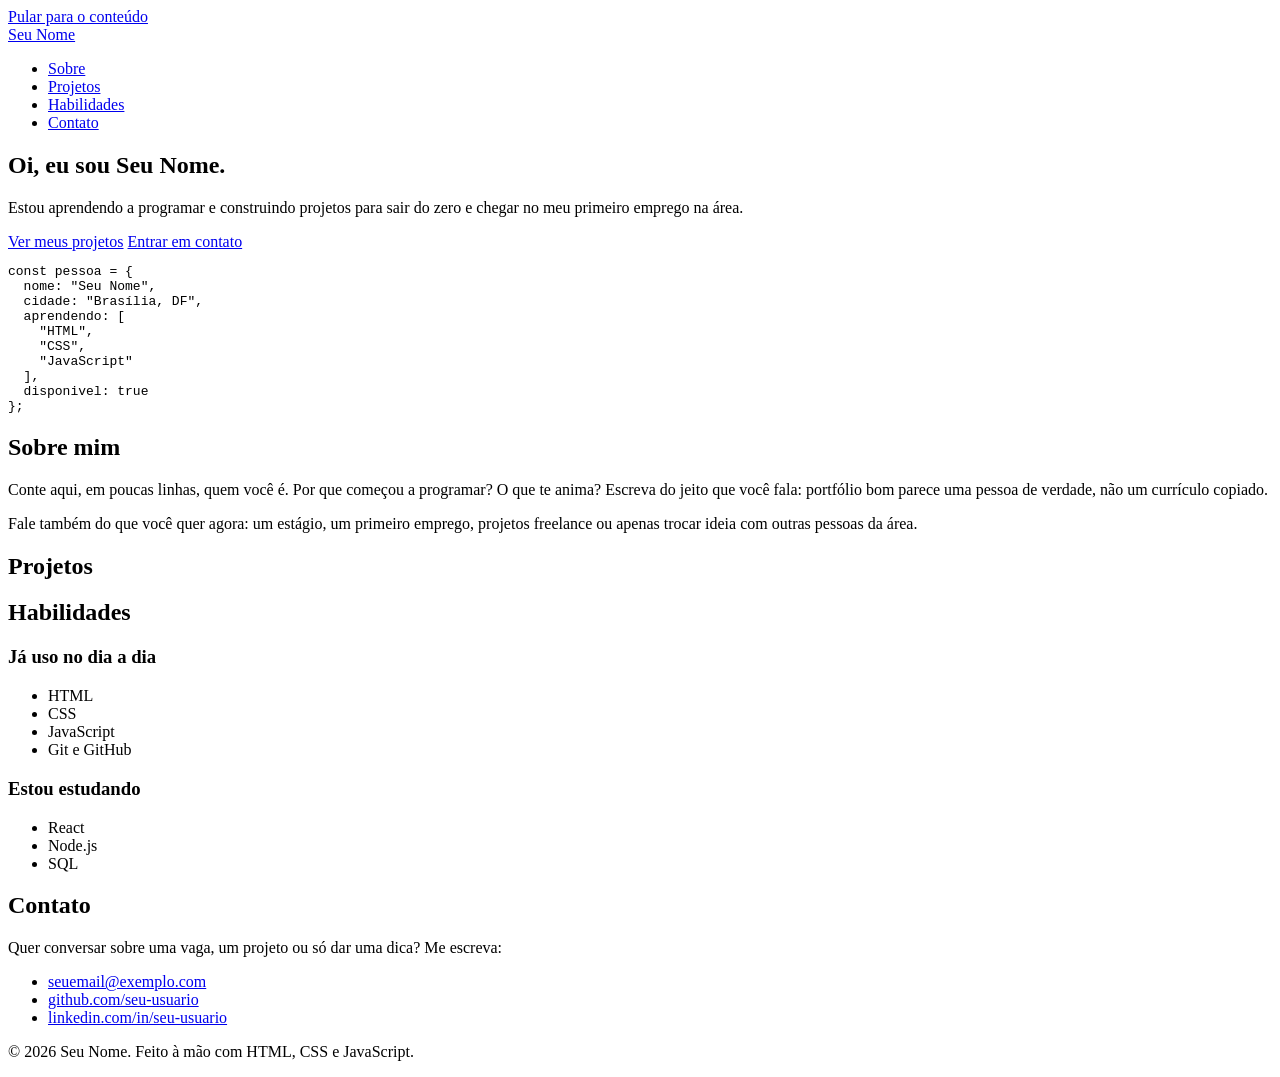
==== index.html @ 9711cd3d "Rename vitoria.html to index.html" ====
<!DOCTYPE html>
<html lang="pt-BR">
<head>
  <meta charset="UTF-8">
  <meta name="viewport" content="width=device-width, initial-scale=1.0">

  <!-- TROQUE: o título aparece na aba do navegador e no Google -->
  <title>Seu Nome | Portfólio de programação</title>
  <meta name="description" content="Portfólio de Seu Nome, estudante de programação. Projetos em HTML, CSS e JavaScript.">

  <!-- Fontes do Google (precisa de internet para carregar) -->
  <link rel="preconnect" href="https://fonts.googleapis.com">
  <link rel="preconnect" href="https://fonts.gstatic.com" crossorigin>
  <link href="https://fonts.googleapis.com/css2?family=Bricolage+Grotesque:wght@500;700;800&family=DM+Sans:wght@400;500;700&display=swap" rel="stylesheet">

  <link rel="stylesheet" href="style.css">
</head>
<body>
  <a class="pular" href="#conteudo">Pular para o conteúdo</a>

  <header class="topo">
    <div class="container topo__interno">
      <a class="topo__logo" href="#inicio">Seu Nome</a>
      <nav aria-label="Principal">
        <ul class="menu">
          <li><a href="#sobre">Sobre</a></li>
          <li><a href="#projetos">Projetos</a></li>
          <li><a href="#habilidades">Habilidades</a></li>
          <li><a href="#contato">Contato</a></li>
        </ul>
      </nav>
    </div>
  </header>

  <main id="conteudo">

    <!-- ========== INÍCIO ========== -->
    <section class="hero container" id="inicio">
      <div class="hero__texto">
        <h1>Oi, eu sou <span class="hero__nome">Seu Nome</span>.</h1>
        <p class="hero__descricao">
          Estou aprendendo a programar e construindo projetos para sair do zero
          e chegar no meu primeiro emprego na área.
        </p>
        <div class="hero__acoes">
          <a class="botao" href="#projetos">Ver meus projetos</a>
          <a class="botao botao--vazio" href="#contato">Entrar em contato</a>
        </div>
      </div>

      <!-- Um "cartão de código" só para dar personalidade. Edite os valores! -->
      <pre class="codigo" aria-label="Resumo em código: nome, cidade, tecnologias e disponibilidade"><code><span class="c-pal">const</span> pessoa = {
  <span class="c-chave">nome</span>: <span class="c-txt">"Seu Nome"</span>,
  <span class="c-chave">cidade</span>: <span class="c-txt">"Brasília, DF"</span>,
  <span class="c-chave">aprendendo</span>: [
    <span class="c-txt">"HTML"</span>,
    <span class="c-txt">"CSS"</span>,
    <span class="c-txt">"JavaScript"</span>
  ],
  <span class="c-chave">disponivel</span>: <span class="c-pal">true</span>
};<span class="cursor" aria-hidden="true"></span></code></pre>
    </section>

    <!-- ========== SOBRE ========== -->
    <section class="secao container" id="sobre">
      <h2 class="secao__titulo">Sobre mim</h2>
      <div class="secao__corpo texto">
        <p>
          Conte aqui, em poucas linhas, quem você é. Por que começou a programar?
          O que te anima? Escreva do jeito que você fala: portfólio bom parece
          uma pessoa de verdade, não um currículo copiado.
        </p>
        <p>
          Fale também do que você quer agora: um estágio, um primeiro emprego,
          projetos freelance ou apenas trocar ideia com outras pessoas da área.
        </p>
      </div>
    </section>

    <!-- ========== PROJETOS ========== -->
    <section class="secao container" id="projetos">
      <h2 class="secao__titulo">Projetos</h2>
      <div class="secao__corpo">
        <!-- Esta lista é montada pelo script.js. Para adicionar projetos, edite o arquivo script.js -->
        <ul class="projetos" id="lista-projetos"></ul>
      </div>
    </section>

    <!-- ========== HABILIDADES ========== -->
    <section class="secao container" id="habilidades">
      <h2 class="secao__titulo">Habilidades</h2>
      <div class="secao__corpo">
        <div class="grupo">
          <h3>Já uso no dia a dia</h3>
          <ul class="tags">
            <li>HTML</li>
            <li>CSS</li>
            <li>JavaScript</li>
            <li>Git e GitHub</li>
          </ul>
        </div>
        <div class="grupo">
          <h3>Estou estudando</h3>
          <ul class="tags">
            <li>React</li>
            <li>Node.js</li>
            <li>SQL</li>
          </ul>
        </div>
      </div>
    </section>

    <!-- ========== CONTATO ========== -->
    <section class="secao container" id="contato">
      <h2 class="secao__titulo">Contato</h2>
      <div class="secao__corpo texto">
        <p>Quer conversar sobre uma vaga, um projeto ou só dar uma dica? Me escreva:</p>
        <ul class="contatos">
          <!-- TROQUE os três links abaixo pelos seus -->
          <li><a href="mailto:seuemail@exemplo.com">seuemail@exemplo.com</a></li>
          <li><a href="https://github.com/seu-usuario" target="_blank" rel="noopener">github.com/seu-usuario</a></li>
          <li><a href="https://linkedin.com/in/seu-usuario" target="_blank" rel="noopener">linkedin.com/in/seu-usuario</a></li>
        </ul>
      </div>
    </section>

  </main>

  <footer class="rodape">
    <div class="container">
      <p>© <span id="ano">2026</span> Seu Nome. Feito à mão com HTML, CSS e JavaScript.</p>
    </div>
  </footer>

  <script src="script.js"></script>
</body>
</html>
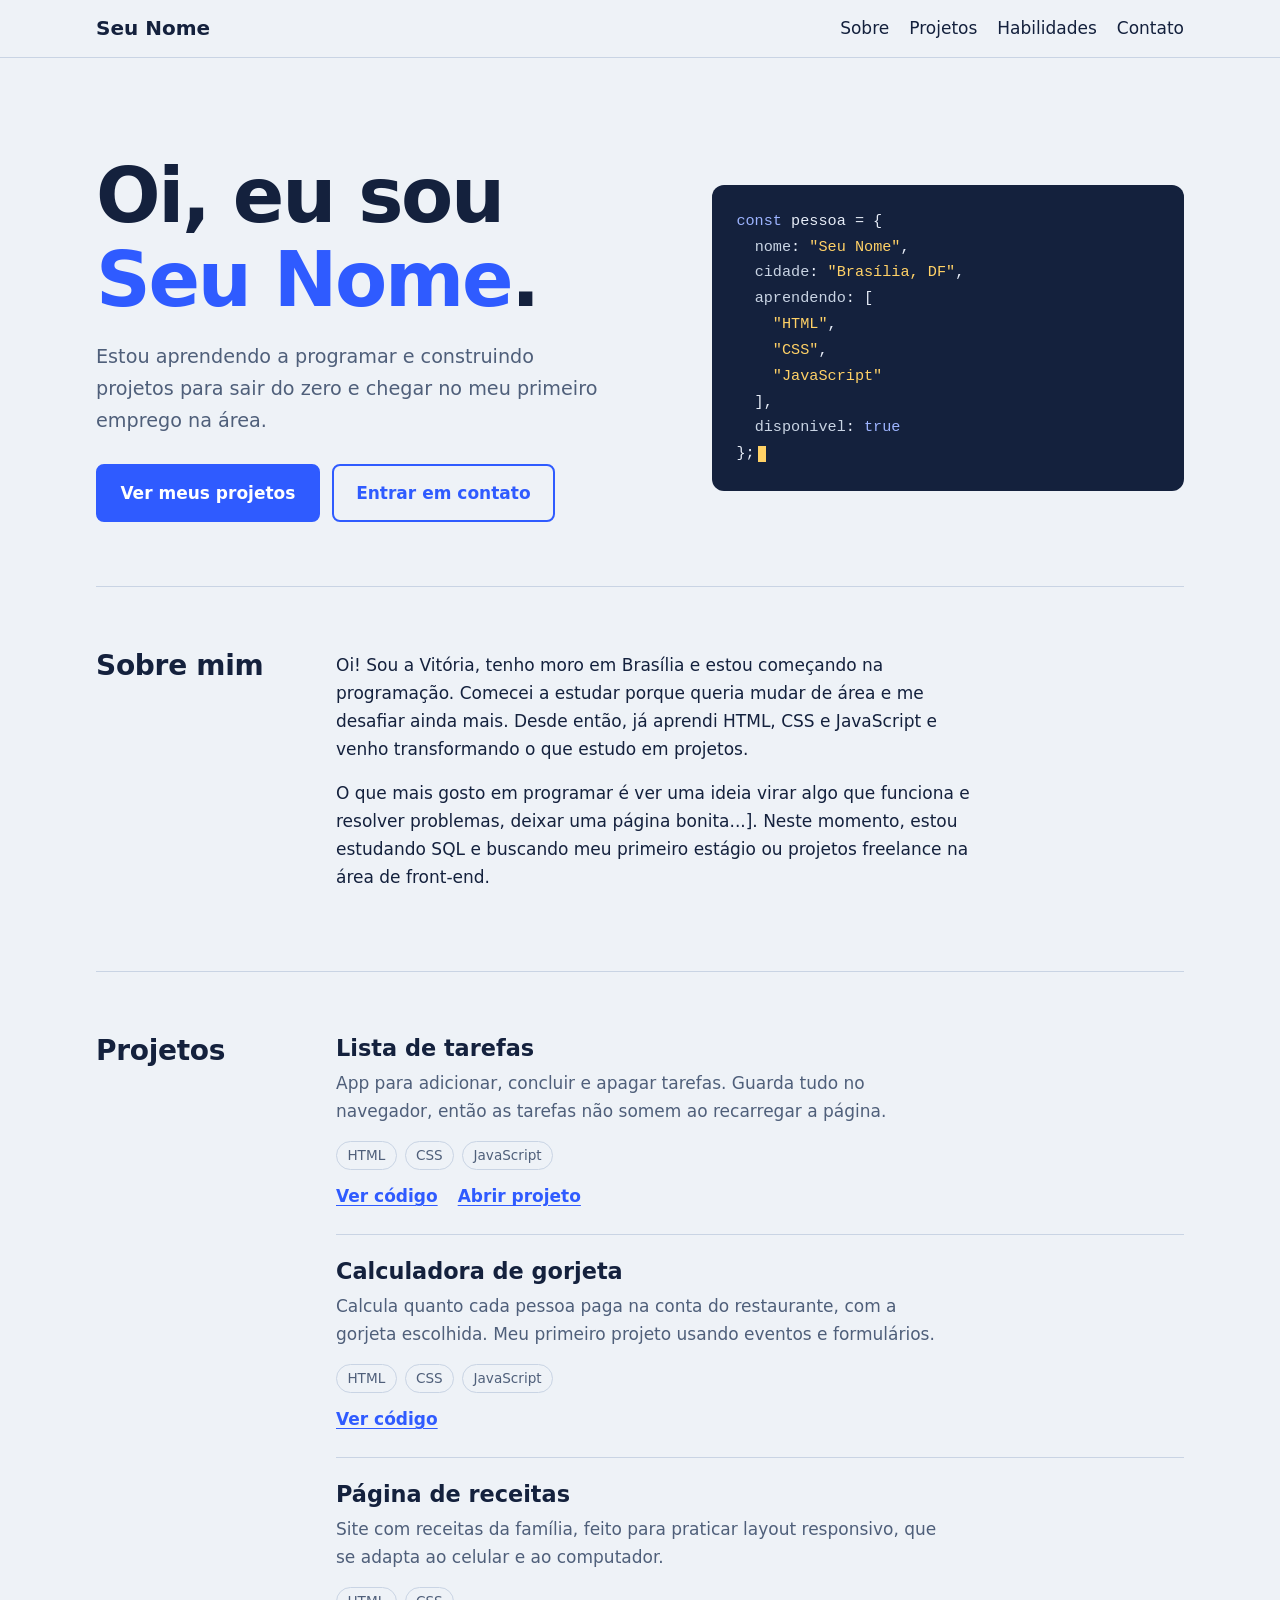
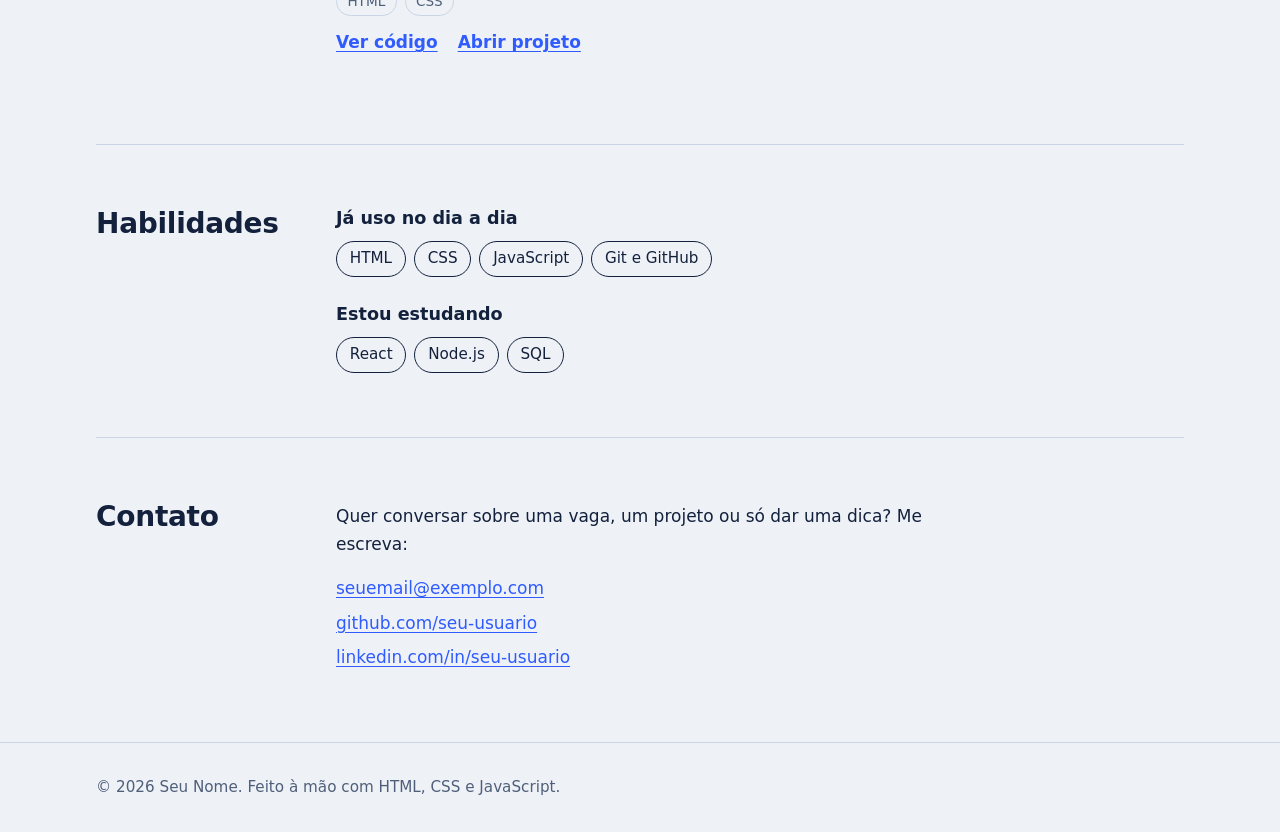
==== commit 64e7bad5: "Update index.html" ====
--- a/index.html
+++ b/index.html
@@ -5,7 +5,7 @@
   <meta name="viewport" content="width=device-width, initial-scale=1.0">
 
   <!-- TROQUE: o título aparece na aba do navegador e no Google -->
-  <title>Seu Nome | Portfólio de programação</title>
+  <title>Vitória Gomes | Portfólio de programação</title>
   <meta name="description" content="Portfólio de Seu Nome, estudante de programação. Projetos em HTML, CSS e JavaScript.">
 
   <!-- Fontes do Google (precisa de internet para carregar) -->
@@ -66,13 +66,13 @@
       <h2 class="secao__titulo">Sobre mim</h2>
       <div class="secao__corpo texto">
         <p>
-          Conte aqui, em poucas linhas, quem você é. Por que começou a programar?
-          O que te anima? Escreva do jeito que você fala: portfólio bom parece
-          uma pessoa de verdade, não um currículo copiado.
+         Oi! Sou a Vitória, tenho moro em Brasília e estou começando na programação.
+  Comecei a estudar porque queria mudar de área e me desafiar ainda mais. Desde então, já aprendi HTML, CSS e JavaScript
+  e venho transformando o que estudo em projetos.
         </p>
         <p>
-          Fale também do que você quer agora: um estágio, um primeiro emprego,
-          projetos freelance ou apenas trocar ideia com outras pessoas da área.
+        O que mais gosto em programar é ver uma ideia virar algo que funciona e resolver problemas, deixar uma página bonita...]. Neste momento, estou
+  estudando SQL e buscando meu primeiro estágio ou projetos freelance na área de front-end.
         </p>
       </div>
     </section>
--- a/style.css
+++ b/style.css
@@ -0,0 +1,157 @@
+/* ==========================================================
+   ESTILO DO PORTFÓLIO
+   Dica: as cores e fontes ficam no bloco :root logo abaixo.
+   Mude ali e o site inteiro muda junto.
+   ========================================================== */
+
+:root {
+  --fundo: #eef2f7;        /* fundo da página */
+  --tinta: #14213d;        /* texto principal e cartão de código */
+  --suave: #4f5f7a;        /* texto secundário */
+  --linha: #c9d4e4;        /* linhas divisórias */
+  --azul: #2f5bff;         /* cor de destaque (links e botões) */
+  --azul-escuro: #1b3fd1;  /* azul ao passar o mouse */
+  --amarelo: #ffd166;      /* textos dentro do cartão de código */
+
+  --fonte-titulo: "Bricolage Grotesque", "Segoe UI", system-ui, sans-serif;
+  --fonte-texto: "DM Sans", "Segoe UI", system-ui, sans-serif;
+  --fonte-codigo: ui-monospace, "Cascadia Code", Consolas, monospace;
+}
+
+/* ---------- Base ---------- */
+*, *::before, *::after { box-sizing: border-box; }
+
+html { scroll-behavior: smooth; scroll-padding-top: 5rem; }
+
+body {
+  margin: 0;
+  background: var(--fundo);
+  color: var(--tinta);
+  font-family: var(--fonte-texto);
+  font-size: 1.0625rem;
+  line-height: 1.65;
+}
+
+h1, h2, h3 { font-family: var(--fonte-titulo); line-height: 1.1; margin: 0; }
+p { margin: 0 0 1rem; }
+ul { list-style: none; margin: 0; padding: 0; }
+
+a { color: var(--azul); text-underline-offset: 0.2em; }
+a:hover { color: var(--azul-escuro); }
+
+/* Foco visível para quem navega pelo teclado */
+:focus-visible { outline: 3px solid var(--azul); outline-offset: 3px; border-radius: 2px; }
+
+.container { width: min(100% - 2.5rem, 68rem); margin-inline: auto; }
+
+.pular {
+  position: absolute; left: 1rem; top: -4rem;
+  background: var(--tinta); color: #fff; padding: 0.5rem 1rem; z-index: 20;
+}
+.pular:focus { top: 1rem; }
+
+/* ---------- Topo ---------- */
+.topo {
+  position: sticky; top: 0; z-index: 10;
+  background: rgba(238, 242, 247, 0.92);
+  backdrop-filter: blur(8px);
+  border-bottom: 1px solid var(--linha);
+}
+.topo__interno {
+  display: flex; align-items: center; justify-content: space-between;
+  gap: 1rem; flex-wrap: wrap; padding-block: 0.75rem;
+}
+.topo__logo {
+  font-family: var(--fonte-titulo); font-weight: 800; font-size: 1.25rem;
+  color: var(--tinta); text-decoration: none;
+}
+.menu { display: flex; gap: 1.25rem; flex-wrap: wrap; }
+.menu a { color: var(--tinta); text-decoration: none; font-weight: 500; }
+.menu a:hover { color: var(--azul); text-decoration: underline; }
+
+/* ---------- Início ---------- */
+.hero {
+  display: grid; gap: 2.5rem; align-items: center;
+  padding-block: 4rem 3rem;
+}
+.hero h1 {
+  font-size: clamp(2.6rem, 8vw, 4.75rem);
+  font-weight: 800; letter-spacing: -0.03em;
+}
+.hero__nome { color: var(--azul); }
+.hero__descricao { font-size: 1.2rem; color: var(--suave); max-width: 32rem; margin-top: 1.25rem; }
+.hero__acoes { display: flex; gap: 0.75rem; flex-wrap: wrap; margin-top: 1.75rem; }
+
+.botao {
+  display: inline-block; padding: 0.8rem 1.4rem; border-radius: 0.5rem;
+  background: var(--azul); color: #fff; font-weight: 700; text-decoration: none;
+  border: 2px solid var(--azul); transition: background 0.15s, color 0.15s;
+}
+.botao:hover { background: var(--azul-escuro); border-color: var(--azul-escuro); color: #fff; }
+.botao--vazio { background: transparent; color: var(--azul); }
+.botao--vazio:hover { background: var(--azul); color: #fff; }
+
+/* Cartão de código */
+.codigo {
+  margin: 0; padding: 1.5rem; border-radius: 0.75rem;
+  background: var(--tinta); color: #e6ecf7;
+  font-family: var(--fonte-codigo); font-size: 0.95rem; line-height: 1.7;
+  overflow-x: auto;
+}
+.c-pal { color: #9db4ff; }
+.c-chave { color: #c9d4e4; }
+.c-txt { color: var(--amarelo); }
+.cursor {
+  display: inline-block; width: 0.55em; height: 1.1em; margin-left: 0.2em;
+  vertical-align: text-bottom; background: var(--amarelo);
+  animation: piscar 1.1s steps(1) infinite;
+}
+@keyframes piscar { 50% { opacity: 0; } }
+
+/* ---------- Seções ---------- */
+.secao {
+  display: grid; gap: 1.5rem;
+  padding-block: 3rem; border-top: 1px solid var(--linha);
+}
+.secao__titulo { font-size: 1.75rem; letter-spacing: -0.01em; }
+.texto { max-width: 40rem; }
+
+/* Projetos: lista com divisórias, sem cartões */
+.projeto { padding-block: 1.5rem; border-bottom: 1px solid var(--linha); }
+.projeto:first-child { padding-top: 0; }
+.projeto:last-child { border-bottom: 0; }
+.projeto h3 { font-size: 1.4rem; margin-bottom: 0.5rem; }
+.projeto p { max-width: 38rem; color: var(--suave); }
+.projeto__links { display: flex; gap: 1.25rem; margin: 0.75rem 0 0; font-weight: 700; }
+
+/* Tags */
+.tags { display: flex; flex-wrap: wrap; gap: 0.5rem; }
+.tags li {
+  padding: 0.3rem 0.8rem; border: 1.5px solid var(--tinta);
+  border-radius: 999px; font-weight: 500; font-size: 0.95rem;
+}
+.tags--pequenas { margin: 0.25rem 0 0; }
+.tags--pequenas li { border-color: var(--linha); font-size: 0.85rem; padding: 0.15rem 0.65rem; color: var(--suave); }
+
+/* Habilidades */
+.grupo + .grupo { margin-top: 1.75rem; }
+.grupo h3 { font-size: 1.1rem; margin-bottom: 0.75rem; }
+
+/* Contato */
+.contatos li { margin-bottom: 0.4rem; font-weight: 500; }
+
+/* ---------- Rodapé ---------- */
+.rodape { border-top: 1px solid var(--linha); padding-block: 2rem; color: var(--suave); font-size: 0.95rem; }
+.rodape p { margin: 0; }
+
+/* ---------- Telas maiores ---------- */
+@media (min-width: 52rem) {
+  .hero { grid-template-columns: 1.1fr 0.9fr; padding-block: 6rem 4rem; }
+  .secao { grid-template-columns: 12rem 1fr; gap: 3rem; padding-block: 4rem; }
+}
+
+/* Respeita quem prefere menos animação */
+@media (prefers-reduced-motion: reduce) {
+  html { scroll-behavior: auto; }
+  .cursor { animation: none; }
+}
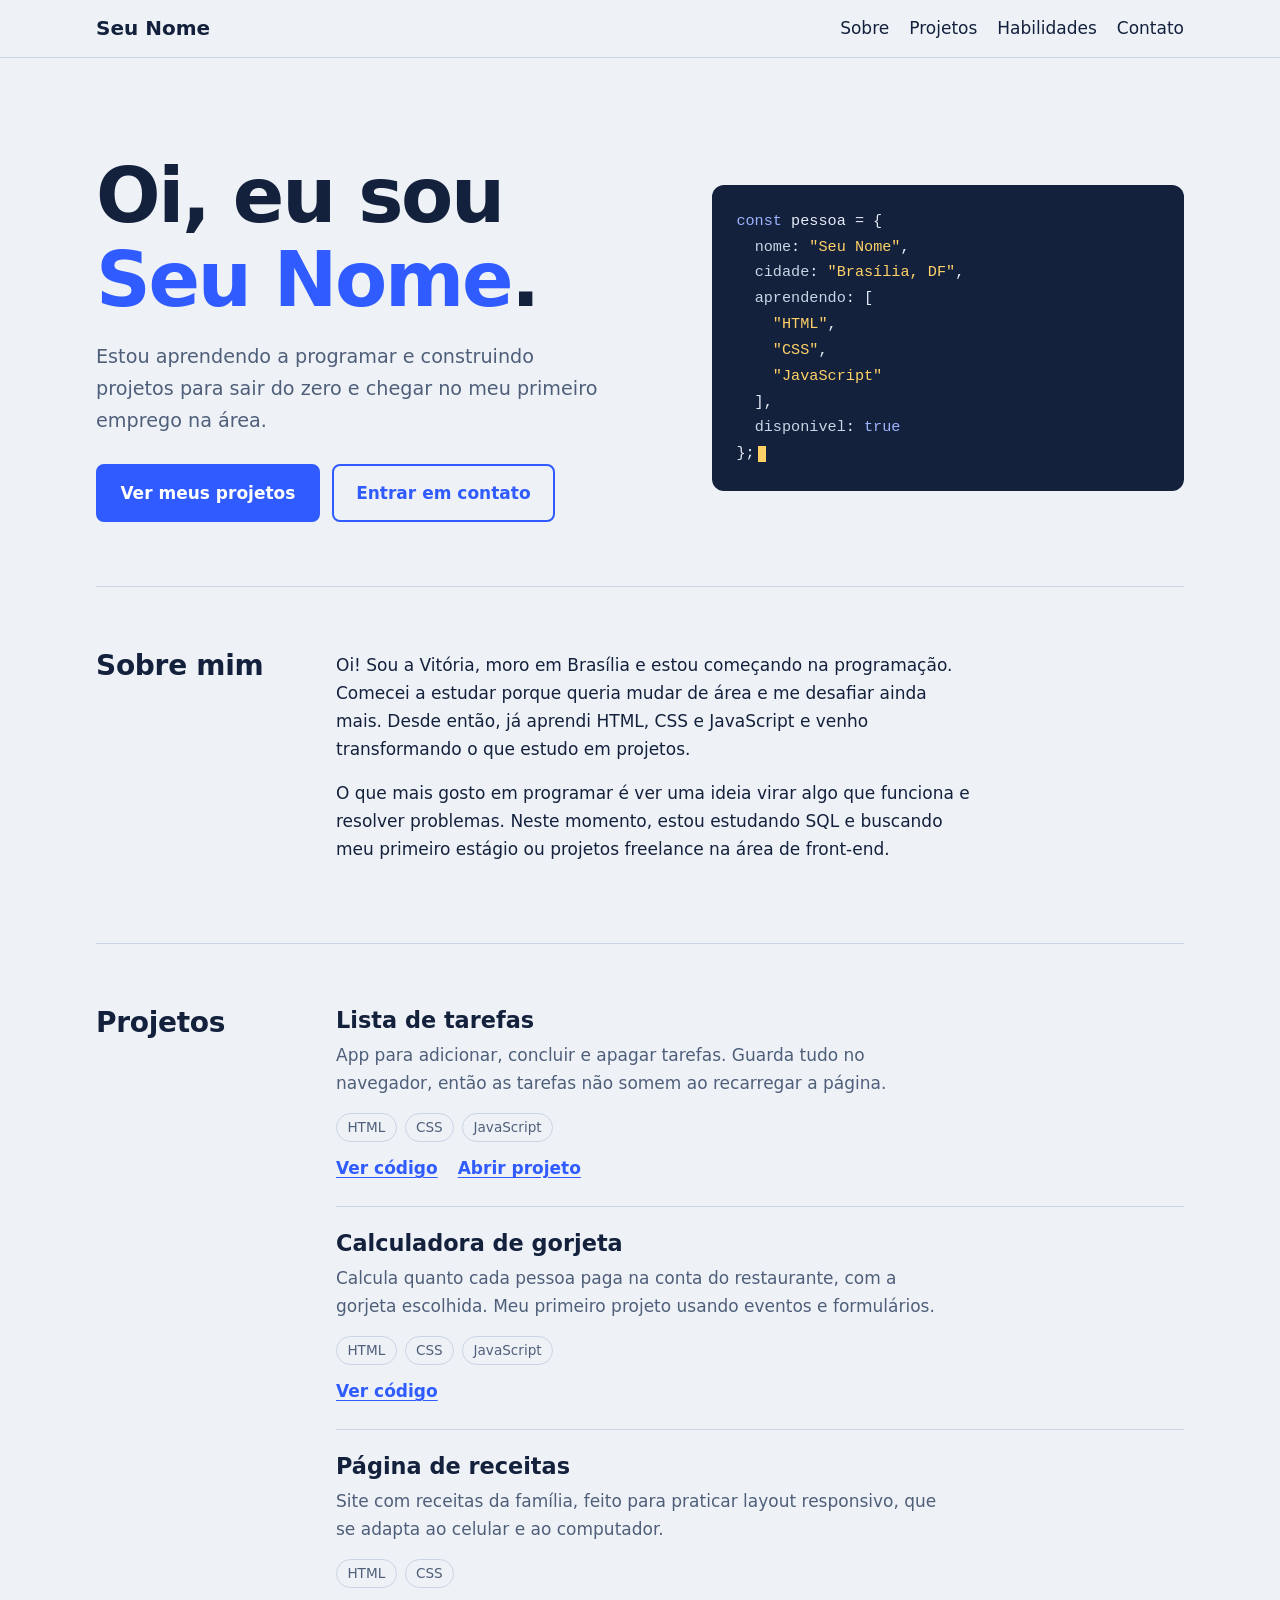
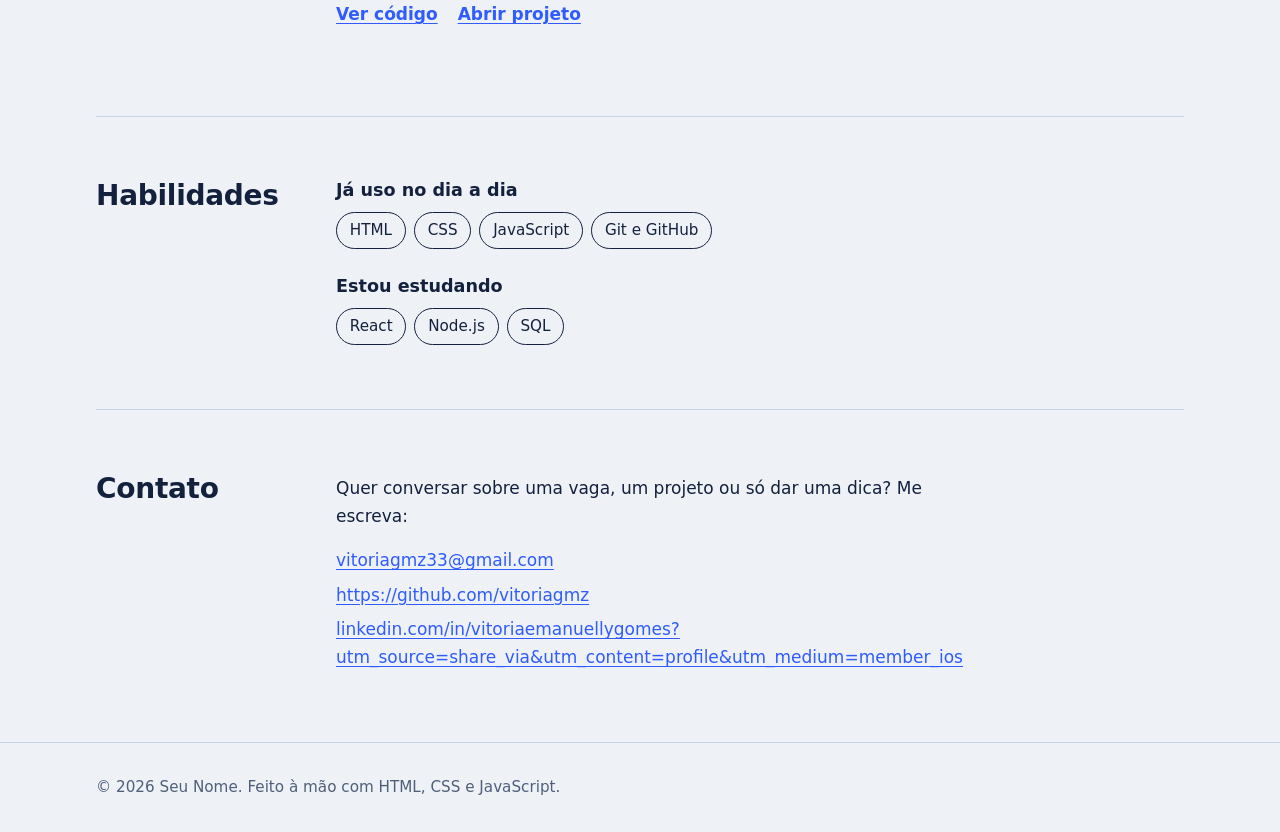
==== commit c498e26b: "Update index.html" ====
--- a/index.html
+++ b/index.html
@@ -66,13 +66,12 @@
       <h2 class="secao__titulo">Sobre mim</h2>
       <div class="secao__corpo texto">
         <p>
-         Oi! Sou a Vitória, tenho moro em Brasília e estou começando na programação.
+         Oi! Sou a Vitória, moro em Brasília e estou começando na programação.
   Comecei a estudar porque queria mudar de área e me desafiar ainda mais. Desde então, já aprendi HTML, CSS e JavaScript
   e venho transformando o que estudo em projetos.
         </p>
         <p>
-        O que mais gosto em programar é ver uma ideia virar algo que funciona e resolver problemas, deixar uma página bonita...]. Neste momento, estou
-  estudando SQL e buscando meu primeiro estágio ou projetos freelance na área de front-end.
+        O que mais gosto em programar é ver uma ideia virar algo que funciona e resolver problemas. Neste momento, estou estudando SQL e buscando meu primeiro estágio ou projetos freelance na área de front-end.
         </p>
       </div>
     </section>
@@ -117,9 +116,9 @@
         <p>Quer conversar sobre uma vaga, um projeto ou só dar uma dica? Me escreva:</p>
         <ul class="contatos">
           <!-- TROQUE os três links abaixo pelos seus -->
-          <li><a href="mailto:seuemail@exemplo.com">seuemail@exemplo.com</a></li>
-          <li><a href="https://github.com/seu-usuario" target="_blank" rel="noopener">github.com/seu-usuario</a></li>
-          <li><a href="https://linkedin.com/in/seu-usuario" target="_blank" rel="noopener">linkedin.com/in/seu-usuario</a></li>
+          <li><a href="mailto:seuemail@exemplo.com">vitoriagmz33@gmail.com</a></li>
+          <li><a href="https://github.com/seu-usuario" target="_blank" rel="noopener">https://github.com/vitoriagmz</a></li>
+          <li><a href="https://linkedin.com/in/seu-usuario" target="_blank" rel="noopener">linkedin.com/in/vitoriaemanuellygomes?utm_source=share_via&utm_content=profile&utm_medium=member_ios</a></li>
         </ul>
       </div>
     </section>
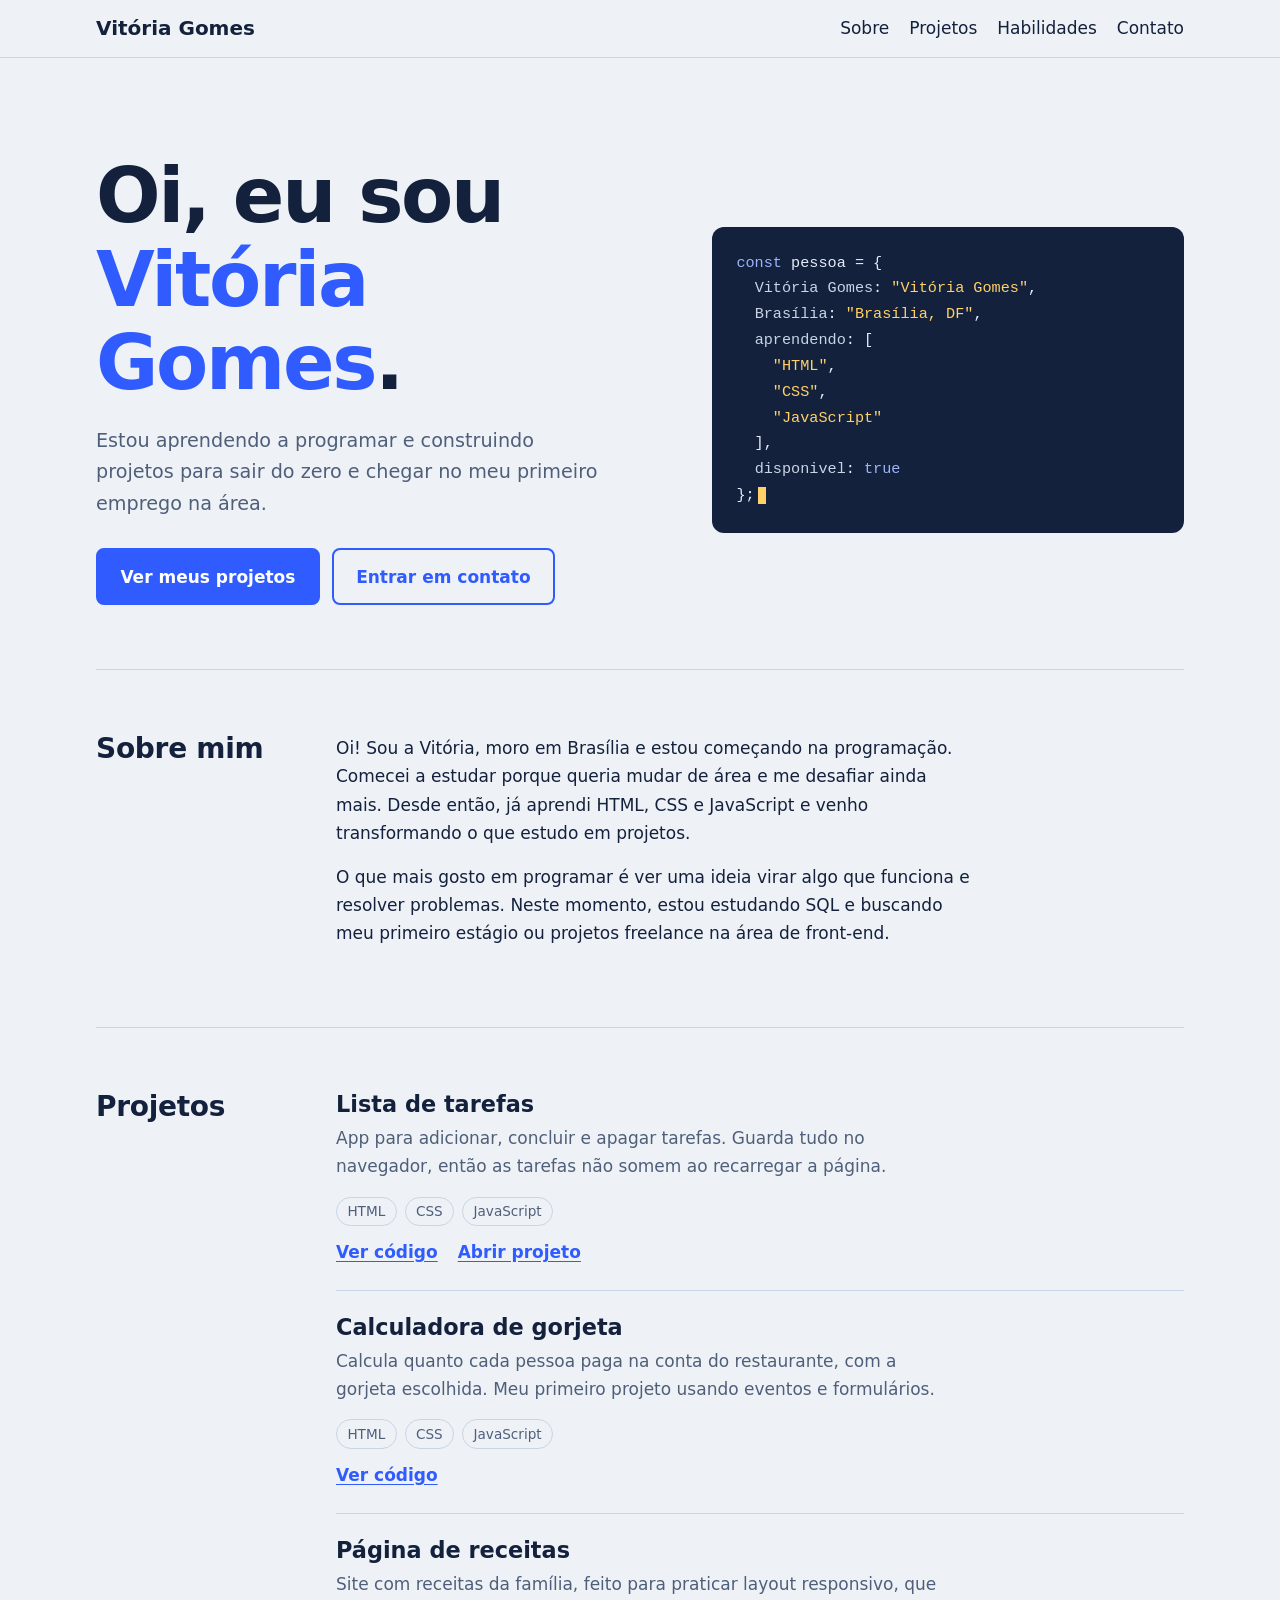
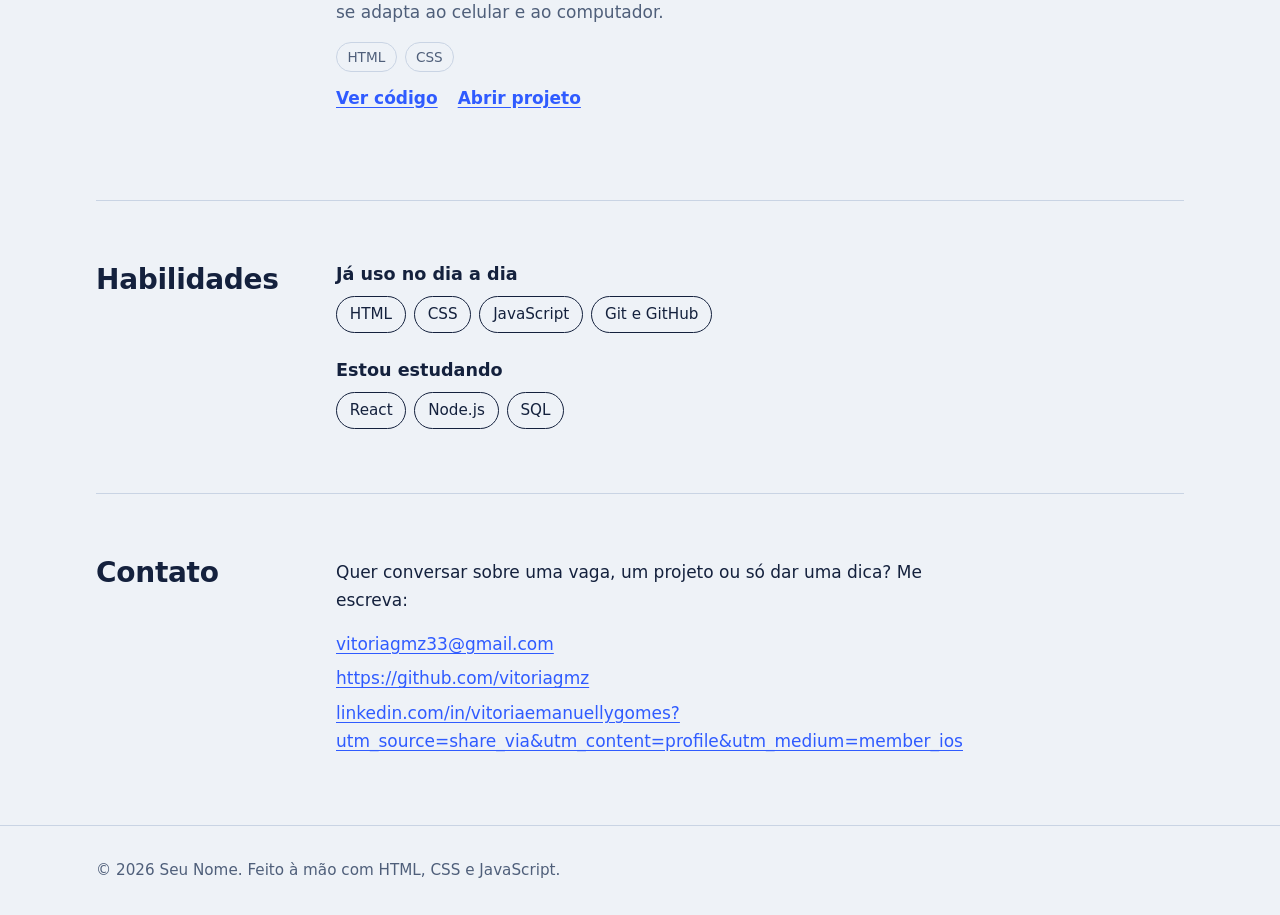
==== commit 12df74be: "Update index.html" ====
--- a/index.html
+++ b/index.html
@@ -4,11 +4,9 @@
   <meta charset="UTF-8">
   <meta name="viewport" content="width=device-width, initial-scale=1.0">
 
-  <!-- TROQUE: o título aparece na aba do navegador e no Google -->
   <title>Vitória Gomes | Portfólio de programação</title>
-  <meta name="description" content="Portfólio de Seu Nome, estudante de programação. Projetos em HTML, CSS e JavaScript.">
+  <meta name="description" content="Portfólio de Vitória Gomes, estudante de programação. Projetos em HTML, CSS e JavaScript.">
 
-  <!-- Fontes do Google (precisa de internet para carregar) -->
   <link rel="preconnect" href="https://fonts.googleapis.com">
   <link rel="preconnect" href="https://fonts.gstatic.com" crossorigin>
   <link href="https://fonts.googleapis.com/css2?family=Bricolage+Grotesque:wght@500;700;800&family=DM+Sans:wght@400;500;700&display=swap" rel="stylesheet">
@@ -20,7 +18,7 @@
 
   <header class="topo">
     <div class="container topo__interno">
-      <a class="topo__logo" href="#inicio">Seu Nome</a>
+      <a class="topo__logo" href="#inicio">Vitória Gomes</a>
       <nav aria-label="Principal">
         <ul class="menu">
           <li><a href="#sobre">Sobre</a></li>
@@ -37,7 +35,7 @@
     <!-- ========== INÍCIO ========== -->
     <section class="hero container" id="inicio">
       <div class="hero__texto">
-        <h1>Oi, eu sou <span class="hero__nome">Seu Nome</span>.</h1>
+        <h1>Oi, eu sou <span class="hero__nome">Vitória Gomes</span>.</h1>
         <p class="hero__descricao">
           Estou aprendendo a programar e construindo projetos para sair do zero
           e chegar no meu primeiro emprego na área.
@@ -48,10 +46,9 @@
         </div>
       </div>
 
-      <!-- Um "cartão de código" só para dar personalidade. Edite os valores! -->
       <pre class="codigo" aria-label="Resumo em código: nome, cidade, tecnologias e disponibilidade"><code><span class="c-pal">const</span> pessoa = {
-  <span class="c-chave">nome</span>: <span class="c-txt">"Seu Nome"</span>,
-  <span class="c-chave">cidade</span>: <span class="c-txt">"Brasília, DF"</span>,
+  <span class="c-chave">Vitória Gomes</span>: <span class="c-txt">"Vitória Gomes"</span>,
+  <span class="c-chave">Brasília</span>: <span class="c-txt">"Brasília, DF"</span>,
   <span class="c-chave">aprendendo</span>: [
     <span class="c-txt">"HTML"</span>,
     <span class="c-txt">"CSS"</span>,
@@ -61,7 +58,6 @@
 };<span class="cursor" aria-hidden="true"></span></code></pre>
     </section>
 
-    <!-- ========== SOBRE ========== -->
     <section class="secao container" id="sobre">
       <h2 class="secao__titulo">Sobre mim</h2>
       <div class="secao__corpo texto">
@@ -76,16 +72,13 @@
       </div>
     </section>
 
-    <!-- ========== PROJETOS ========== -->
     <section class="secao container" id="projetos">
       <h2 class="secao__titulo">Projetos</h2>
       <div class="secao__corpo">
-        <!-- Esta lista é montada pelo script.js. Para adicionar projetos, edite o arquivo script.js -->
         <ul class="projetos" id="lista-projetos"></ul>
       </div>
     </section>
 
-    <!-- ========== HABILIDADES ========== -->
     <section class="secao container" id="habilidades">
       <h2 class="secao__titulo">Habilidades</h2>
       <div class="secao__corpo">
@@ -109,13 +102,11 @@
       </div>
     </section>
 
-    <!-- ========== CONTATO ========== -->
     <section class="secao container" id="contato">
       <h2 class="secao__titulo">Contato</h2>
       <div class="secao__corpo texto">
         <p>Quer conversar sobre uma vaga, um projeto ou só dar uma dica? Me escreva:</p>
         <ul class="contatos">
-          <!-- TROQUE os três links abaixo pelos seus -->
           <li><a href="mailto:seuemail@exemplo.com">vitoriagmz33@gmail.com</a></li>
           <li><a href="https://github.com/seu-usuario" target="_blank" rel="noopener">https://github.com/vitoriagmz</a></li>
           <li><a href="https://linkedin.com/in/seu-usuario" target="_blank" rel="noopener">linkedin.com/in/vitoriaemanuellygomes?utm_source=share_via&utm_content=profile&utm_medium=member_ios</a></li>
